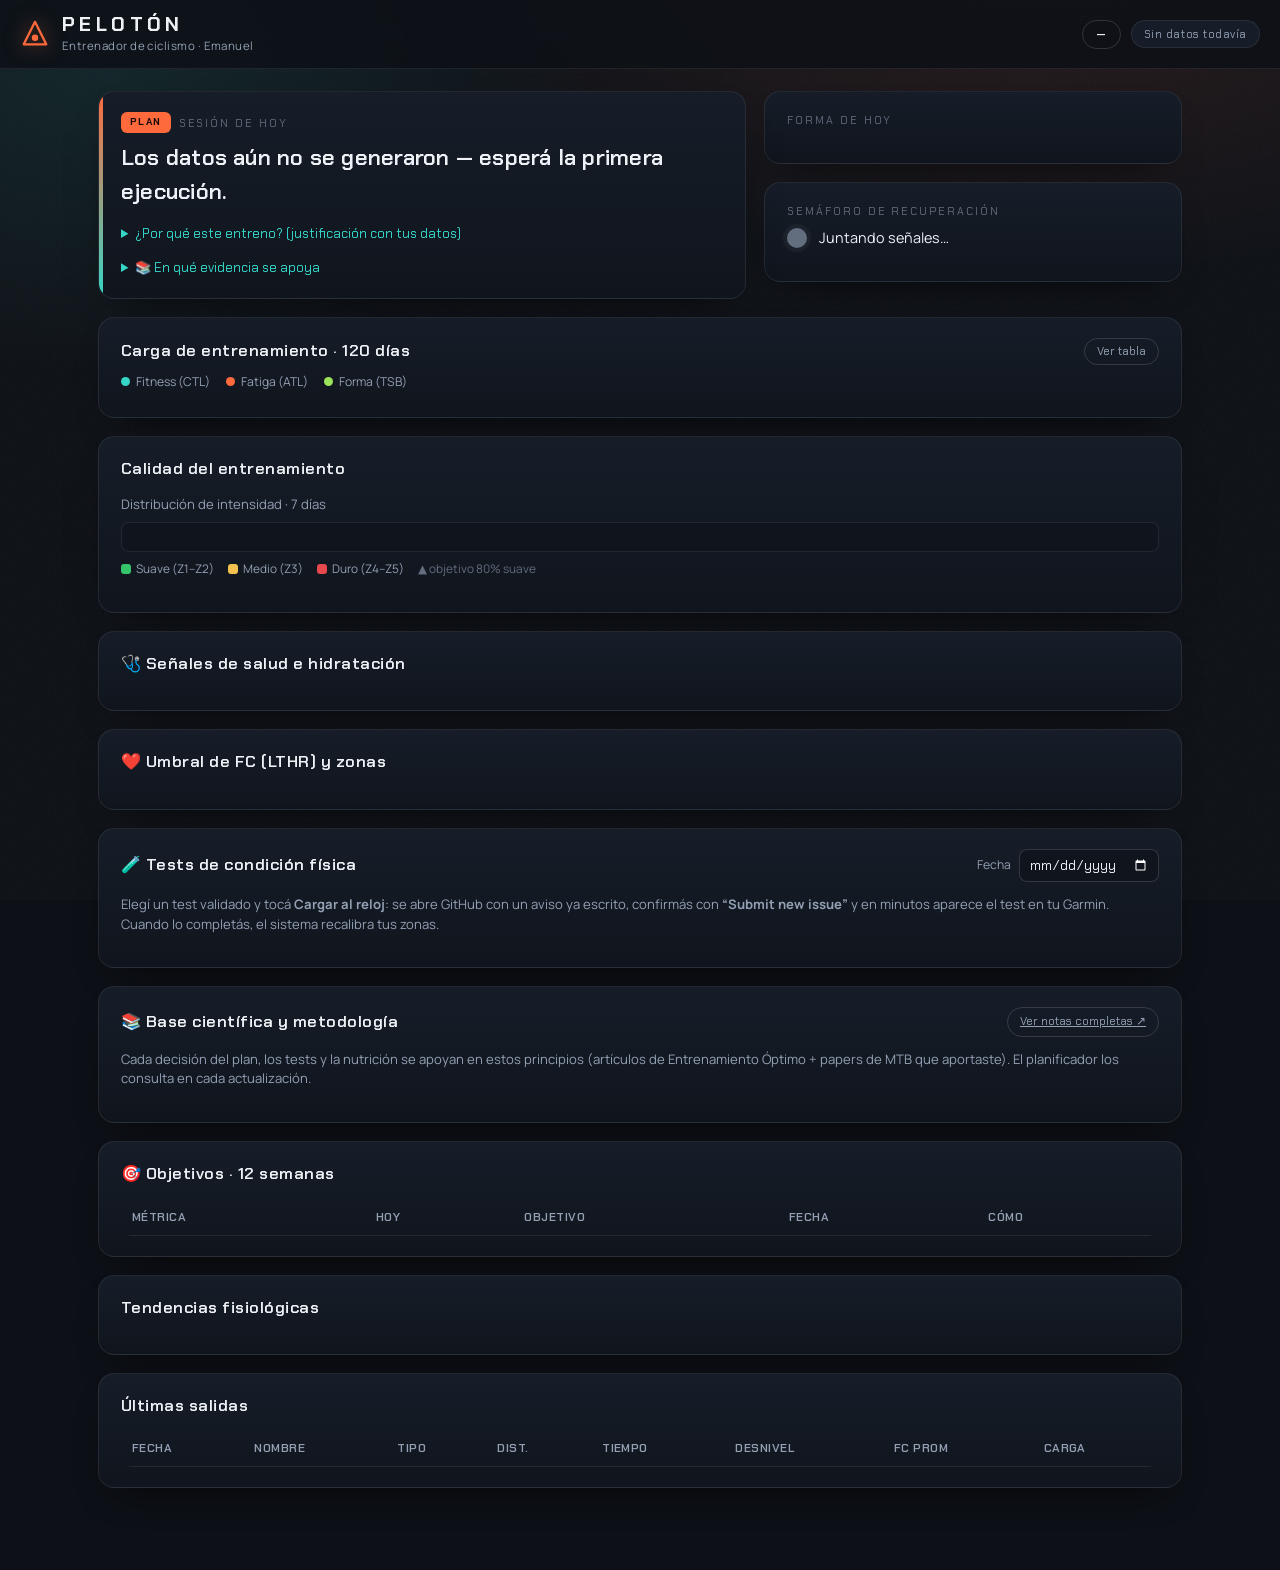
==== docs/index.html @ cf1a1be2 "Base de evidencia estructurada que alimenta la planificación y se ve en la app - scripts/evidencia.p" ====
<!DOCTYPE html>
<html lang="es">
<head>
  <meta charset="UTF-8">
  <meta name="viewport" content="width=device-width, initial-scale=1.0">
  <meta name="theme-color" content="#0d1016">
  <title>Pelotón · Entrenador de Ciclismo</title>
  <link rel="preconnect" href="https://fonts.googleapis.com">
  <link rel="preconnect" href="https://fonts.gstatic.com" crossorigin>
  <link href="https://fonts.googleapis.com/css2?family=Chakra+Petch:wght@500;600;700&family=Manrope:wght@400;500;600;700&display=swap" rel="stylesheet">
  <link rel="stylesheet" href="style.css?v=11">
</head>
<body>
  <div class="grain" aria-hidden="true"></div>

  <header class="topbar">
    <div class="brand">
      <span class="logo" aria-hidden="true">
        <svg viewBox="0 0 32 32" width="30" height="30"><path d="M16 3 L28 27 H4 Z" fill="none" stroke="currentColor" stroke-width="2.4" stroke-linejoin="round"/><circle cx="16" cy="20" r="3.4" fill="currentColor"/></svg>
      </span>
      <div>
        <h1>PELOTÓN</h1>
        <p class="tagline">Entrenador de ciclismo · Emanuel</p>
      </div>
    </div>
    <div class="top-right">
      <span id="form-pill" class="pill">—</span>
      <span id="updated" class="badge">cargando…</span>
    </div>
  </header>

  <main>
    <!-- ===================== HERO ===================== -->
    <section class="hero reveal">
      <article class="card plan-card" id="plan-card">
        <div class="card-eyebrow"><span id="plan-kind-tag" class="kind-tag">plan</span> Sesión de hoy</div>
        <h2 id="plan-title">Plan de hoy</h2>
        <div id="plan-steps"></div>
        <div id="plan-extra"></div>
        <details>
          <summary>¿Por qué este entreno? (justificación con tus datos)</summary>
          <ul id="plan-why"></ul>
        </details>
        <details id="plan-evidence-wrap">
          <summary>📚 En qué evidencia se apoya</summary>
          <div id="plan-evidence"></div>
        </details>
      </article>

      <aside class="hero-side">
        <div class="card gauge-card">
          <div class="card-eyebrow">Forma de hoy</div>
          <div id="form-gauge"></div>
          <p class="gauge-note" id="form-note"></p>
        </div>
        <div class="card semaphore-card" id="ot-card">
          <div class="card-eyebrow">Semáforo de recuperación</div>
          <div class="semaphore-head">
            <span class="sem-light" id="ot-light"></span>
            <p id="ot-summary">Juntando señales…</p>
          </div>
          <div id="ot-items" class="ot-items"></div>
        </div>
      </aside>
    </section>

    <!-- ===================== KPI STRIP ===================== -->
    <section class="metric-strip reveal" id="load-tiles"></section>

    <!-- ===================== LOAD CHART ===================== -->
    <section class="card reveal">
      <div class="card-head">
        <h2>Carga de entrenamiento · 120 días</h2>
        <button type="button" id="toggle-load-table" class="linklike">Ver tabla</button>
      </div>
      <div id="alerts"></div>
      <div class="legend">
        <span class="legend-item"><span class="dot dot-ctl"></span>Fitness (CTL)</span>
        <span class="legend-item"><span class="dot dot-atl"></span>Fatiga (ATL)</span>
        <span class="legend-item"><span class="dot dot-tsb"></span>Forma (TSB)</span>
      </div>
      <div id="load-chart"></div>
      <div class="table-wrap hidden" id="load-table-wrap">
        <table>
          <thead><tr><th>Fecha</th><th>Carga día</th><th>CTL</th><th>ATL</th><th>TSB</th></tr></thead>
          <tbody id="load-table-body"></tbody>
        </table>
      </div>
    </section>

    <!-- ===================== CALIDAD ===================== -->
    <section class="card reveal">
      <h2>Calidad del entrenamiento</h2>
      <div class="polar-block">
        <div class="polar-caption">
          <span>Distribución de intensidad · 7 días</span>
          <span id="polar-verdict" class="polar-verdict"></span>
        </div>
        <div id="polar-bar" class="polar-bar"></div>
        <div class="polar-legend">
          <span><span class="sw sw-low"></span>Suave (Z1–Z2)</span>
          <span><span class="sw sw-mid"></span>Medio (Z3)</span>
          <span><span class="sw sw-high"></span>Duro (Z4–Z5)</span>
          <span class="polar-target">▲ objetivo 80% suave</span>
        </div>
      </div>
      <div id="quality-body"></div>
    </section>

    <!-- ===================== SALUD ===================== -->
    <section class="card reveal">
      <h2>🩺 Señales de salud e hidratación</h2>
      <div id="health-flags"></div>
      <ul id="health-suggestions" class="hint-list"></ul>
    </section>

    <!-- ===================== LTHR ===================== -->
    <section class="card reveal">
      <h2>❤️ Umbral de FC (LTHR) y zonas</h2>
      <div id="lthr-body"></div>
    </section>

    <!-- ===================== TESTS ===================== -->
    <section class="card reveal" id="tests-card">
      <div class="card-head">
        <h2>🧪 Tests de condición física</h2>
        <label class="date-pick">Fecha
          <input type="date" id="test-date">
        </label>
      </div>
      <p class="hint">Elegí un test validado y tocá <b>Cargar al reloj</b>: se abre GitHub con un aviso ya escrito, confirmás con <b>“Submit new issue”</b> y en minutos aparece el test en tu Garmin. Cuando lo completás, el sistema recalibra tus zonas.</p>
      <div id="tests-grid" class="tests-grid"></div>
    </section>

    <!-- ===================== BASE CIENTÍFICA ===================== -->
    <section class="card reveal" id="evidence-card">
      <div class="card-head">
        <h2>📚 Base científica y metodología</h2>
        <a class="linklike" target="_blank" rel="noopener"
           href="https://github.com/emanuellezcanolic-oss/Garmin-Ciclismo-EMa/blob/claude/garmin-cycling-coach-5sfipu/NOTAS_METODOLOGIA.md">
          Ver notas completas ↗</a>
      </div>
      <p class="hint">Cada decisión del plan, los tests y la nutrición se apoyan en estos principios (artículos de Entrenamiento Óptimo + papers de MTB que aportaste). El planificador los consulta en cada actualización.</p>
      <div id="evidence-body"></div>
    </section>

    <!-- ===================== OBJETIVOS ===================== -->
    <section class="card reveal">
      <h2>🎯 Objetivos · 12 semanas</h2>
      <div class="table-wrap">
        <table>
          <thead><tr><th>Métrica</th><th>Hoy</th><th>Objetivo</th><th>Fecha</th><th>Cómo</th></tr></thead>
          <tbody id="goals-body"></tbody>
        </table>
      </div>
    </section>

    <!-- ===================== TENDENCIAS ===================== -->
    <section class="card reveal">
      <h2>Tendencias fisiológicas</h2>
      <div class="tiles" id="trend-tiles"></div>
    </section>

    <!-- ===================== SALIDAS ===================== -->
    <section class="card reveal">
      <h2>Últimas salidas</h2>
      <div class="table-wrap">
        <table>
          <thead><tr>
            <th>Fecha</th><th>Nombre</th><th>Tipo</th><th>Dist.</th><th>Tiempo</th>
            <th>Desnivel</th><th>FC prom</th><th>Carga</th>
          </tr></thead>
          <tbody id="rides-body"></tbody>
        </table>
      </div>
    </section>

    <p class="footer-note" id="footer-note"></p>
  </main>

  <script src="app.js?v=11"></script>
</body>
</html>
---- docs/style.css ----
/* ============================================================
   PELOTÓN — entrenador de ciclismo
   Estética: laboratorio de rendimiento / telemetría de equipo pro.
   Tema oscuro, tipografía técnica (Chakra Petch) + cuerpo legible (Manrope).
   ============================================================ */

:root {
  --bg:        #0d1016;
  --bg-2:      #10151d;
  --panel:     #161d28;
  --panel-2:   #1b2431;
  --line:      rgba(255,255,255,0.08);
  --line-2:    rgba(255,255,255,0.14);
  --text:      #eef1f6;
  --muted:     #93a0b4;
  --faint:     #626d7e;

  --accent:    #ff6a3d;   /* naranja esfuerzo */
  --accent-2:  #35d6c8;   /* cian datos       */
  --violet:    #b79bff;

  --ctl:       #35d6c8;   /* fitness */
  --atl:       #ff6a3d;   /* fatiga  */
  --tsb:       #9be35a;   /* forma   */

  --z1: #4a90d9; --z2: #35c46a; --z3: #f2c14e; --z4: #ef8b3b; --z5: #e5484d;

  --green: #37d67a; --amber: #f5b942; --red: #f0544f;

  --grid: rgba(255,255,255,0.06);
  --axis: rgba(255,255,255,0.18);

  --radius: 16px;
  --shadow: 0 18px 40px -24px rgba(0,0,0,0.9);
  --mono: "Chakra Petch", ui-monospace, monospace;
  --body: "Manrope", system-ui, -apple-system, sans-serif;
}

* { box-sizing: border-box; }

html { -webkit-text-size-adjust: 100%; }

body {
  font-family: var(--body);
  margin: 0;
  color: var(--text);
  background:
    radial-gradient(1100px 620px at 82% -6%, rgba(255,106,61,0.13), transparent 60%),
    radial-gradient(900px 560px at 8% 4%, rgba(53,214,200,0.10), transparent 55%),
    var(--bg);
  min-height: 100vh;
  line-height: 1.5;
}

/* textura de grano sutil sobre todo */
.grain {
  position: fixed; inset: 0; z-index: 0; pointer-events: none; opacity: 0.05;
  background-image: url("data:image/svg+xml,%3Csvg xmlns='http://www.w3.org/2000/svg' width='120' height='120'%3E%3Cfilter id='n'%3E%3CfeTurbulence type='fractalNoise' baseFrequency='0.85' numOctaves='2'/%3E%3C/filter%3E%3Crect width='100%25' height='100%25' filter='url(%23n)'/%3E%3C/svg%3E");
}

main { position: relative; z-index: 1; max-width: 1120px; margin: 0 auto; padding: 22px 18px 60px; }

/* ---------------- topbar ---------------- */
.topbar {
  position: sticky; top: 0; z-index: 20;
  display: flex; align-items: center; justify-content: space-between;
  padding: 14px 20px;
  background: rgba(13,16,22,0.82);
  backdrop-filter: blur(14px);
  border-bottom: 1px solid var(--line);
}
.brand { display: flex; align-items: center; gap: 12px; }
.logo { color: var(--accent); display: grid; place-items: center; filter: drop-shadow(0 0 10px rgba(255,106,61,0.5)); }
.brand h1 {
  font-family: var(--mono); font-weight: 700; font-size: 1.25rem; letter-spacing: 0.22em;
  margin: 0; line-height: 1;
}
.tagline { margin: 3px 0 0; font-size: 0.72rem; color: var(--muted); letter-spacing: 0.04em; }
.top-right { display: flex; align-items: center; gap: 10px; }

.badge {
  font-family: var(--mono); font-size: 0.68rem; letter-spacing: 0.05em;
  color: var(--muted); background: var(--panel); border: 1px solid var(--line);
  border-radius: 999px; padding: 5px 12px; white-space: nowrap;
}
.badge.ok { color: var(--accent-2); border-color: rgba(53,214,200,0.35); }

.pill {
  font-family: var(--mono); font-size: 0.72rem; font-weight: 600; letter-spacing: 0.06em;
  padding: 5px 13px; border-radius: 999px; text-transform: uppercase;
  border: 1px solid var(--line-2); color: var(--text);
}
.pill.good   { background: rgba(55,214,122,0.14);  color: var(--green); border-color: rgba(55,214,122,0.4); }
.pill.ok     { background: rgba(53,214,200,0.12);  color: var(--accent-2); border-color: rgba(53,214,200,0.4); }
.pill.tired  { background: rgba(245,185,66,0.14);  color: var(--amber); border-color: rgba(245,185,66,0.4); }
.pill.deep   { background: rgba(240,84,79,0.14);   color: var(--red);  border-color: rgba(240,84,79,0.4); }

/* ---------------- cards ---------------- */
.card {
  background: linear-gradient(180deg, var(--panel), var(--bg-2));
  border: 1px solid var(--line);
  border-radius: var(--radius);
  padding: 20px 22px;
  margin-bottom: 18px;
  box-shadow: var(--shadow);
}
.card h2 {
  font-family: var(--mono); font-weight: 600; font-size: 1.02rem; letter-spacing: 0.03em;
  margin: 0 0 14px;
}
.card-head { display: flex; align-items: center; justify-content: space-between; gap: 12px; flex-wrap: wrap; margin-bottom: 8px; }
.card-head h2 { margin: 0; }
.card-eyebrow {
  font-family: var(--mono); font-size: 0.68rem; letter-spacing: 0.18em; text-transform: uppercase;
  color: var(--faint); margin-bottom: 8px; display: flex; align-items: center; gap: 8px;
}

/* reveal al cargar */
.reveal { opacity: 0; transform: translateY(14px); animation: rise 0.6s cubic-bezier(.2,.7,.2,1) forwards; }
.reveal:nth-child(1) { animation-delay: 0.02s; }
.reveal:nth-child(2) { animation-delay: 0.08s; }
.reveal:nth-child(3) { animation-delay: 0.14s; }
.reveal:nth-child(4) { animation-delay: 0.2s; }
.reveal:nth-child(n+5) { animation-delay: 0.26s; }
@keyframes rise { to { opacity: 1; transform: none; } }
@media (prefers-reduced-motion: reduce) { .reveal { animation: none; opacity: 1; transform: none; } }

/* ---------------- hero ---------------- */
.hero { display: grid; grid-template-columns: 1.55fr 1fr; gap: 18px; }
.hero .card { margin-bottom: 0; }
.hero-side { display: flex; flex-direction: column; gap: 18px; }
@media (max-width: 860px) { .hero { grid-template-columns: 1fr; } }

.plan-card { position: relative; overflow: hidden; }
.plan-card::before {
  content: ""; position: absolute; left: 0; top: 0; bottom: 0; width: 4px;
  background: linear-gradient(var(--accent), var(--accent-2));
}
.plan-card h2 { font-size: 1.4rem; letter-spacing: 0.01em; margin-bottom: 16px; }
.kind-tag {
  font-family: var(--mono); font-size: 0.62rem; letter-spacing: 0.14em; text-transform: uppercase;
  background: var(--accent); color: #170a05; padding: 3px 9px; border-radius: 6px; font-weight: 700;
}

.step {
  margin: 10px 0; padding: 11px 14px; font-size: 0.95rem;
  background: rgba(255,255,255,0.025); border: 1px solid var(--line);
  border-left: 2px solid var(--accent-2); border-radius: 10px;
}
.step strong { color: #fff; }
.plan-card .step:hover { border-left-color: var(--accent); }

/* gauge de forma */
.gauge-card { text-align: center; }
#form-gauge { display: flex; justify-content: center; }
#form-gauge svg { width: 100%; max-width: 240px; height: auto; }
.gauge-val { font-family: var(--mono); font-weight: 700; }
.gauge-note { font-size: 0.82rem; color: var(--muted); margin: 6px 0 0; }

/* semáforo */
.semaphore-head { display: flex; align-items: center; gap: 12px; margin-bottom: 6px; }
.semaphore-head p { margin: 0; font-size: 0.9rem; color: var(--text); }
.sem-light {
  flex: none; width: 20px; height: 20px; border-radius: 50%;
  background: var(--faint); box-shadow: 0 0 0 4px rgba(255,255,255,0.04);
}
.sem-light.green { background: var(--green); box-shadow: 0 0 16px 2px rgba(55,214,122,0.6); }
.sem-light.amber { background: var(--amber); box-shadow: 0 0 16px 2px rgba(245,185,66,0.6); }
.sem-light.red   { background: var(--red);   box-shadow: 0 0 16px 2px rgba(240,84,79,0.6); animation: pulse 1.6s ease-in-out infinite; }
@keyframes pulse { 50% { box-shadow: 0 0 6px 1px rgba(240,84,79,0.35); } }

.ot-items { display: flex; flex-direction: column; gap: 6px; margin-top: 12px; }
.ot-item { display: flex; align-items: center; gap: 9px; font-size: 0.82rem; }
.ot-item .odot { flex: none; width: 9px; height: 9px; border-radius: 50%; }
.ot-item .odot.l0 { background: var(--green); }
.ot-item .odot.l1 { background: var(--amber); }
.ot-item .odot.l2 { background: var(--red); }
.ot-item .olabel { color: var(--muted); min-width: 96px; }
.ot-item .odetail { color: var(--text); opacity: 0.85; }

/* ---------------- KPI strip ---------------- */
.metric-strip {
  display: grid; grid-template-columns: repeat(4, 1fr); gap: 14px; margin-bottom: 18px;
}
@media (max-width: 700px) { .metric-strip { grid-template-columns: repeat(2, 1fr); } }
.kpi {
  background: linear-gradient(180deg, var(--panel-2), var(--bg-2));
  border: 1px solid var(--line); border-radius: 14px; padding: 14px 16px;
  position: relative; overflow: hidden;
  display: flex; flex-direction: column; gap: 2px;
}
.kpi::after { content: ""; position: absolute; right: -20px; top: -20px; width: 70px; height: 70px; border-radius: 50%; background: var(--accent); opacity: 0.06; }
.kpi .k-label { font-size: 0.72rem; color: var(--muted); letter-spacing: 0.02em; }
.kpi .k-value { font-family: var(--mono); font-weight: 700; font-size: 1.9rem; line-height: 1.1; margin-top: 4px; }
.kpi .k-sub { font-size: 0.68rem; color: var(--faint); margin-top: 3px; }

/* tiles (tendencias / lthr) */
.tiles { display: grid; grid-template-columns: repeat(auto-fill, minmax(150px, 1fr)); gap: 12px; }
.tile {
  background: rgba(255,255,255,0.02); border: 1px solid var(--line); border-radius: 12px;
  padding: 12px 14px; display: flex; flex-direction: column; gap: 3px;
}
.tile-label { font-size: 0.72rem; color: var(--muted); }
.tile-value { font-family: var(--mono); font-size: 1.5rem; font-weight: 650; color: #fff; }
.tile-sub { font-size: 0.68rem; color: var(--faint); }

/* ---------------- alerts ---------------- */
.alert {
  display: flex; gap: 9px; align-items: flex-start; border-radius: 10px;
  padding: 10px 13px; margin: 8px 0; font-size: 0.86rem;
  border: 1px solid var(--line); background: rgba(255,255,255,0.02);
}
.alert-icon { flex: none; }
.alert-info     { border-left: 3px solid var(--accent-2); }
.alert-warning  { border-left: 3px solid var(--amber); background: rgba(245,185,66,0.06); }
.alert-serious  { border-left: 3px solid var(--accent); background: rgba(255,106,61,0.07); }
.alert-critical { border-left: 3px solid var(--red); background: rgba(240,84,79,0.09); }
.alert-ok       { border-left: 3px solid var(--green); background: rgba(55,214,122,0.06); }

/* ---------------- polarización ---------------- */
.polar-block { margin-bottom: 14px; }
.polar-caption { display: flex; justify-content: space-between; align-items: baseline; flex-wrap: wrap; gap: 8px; font-size: 0.82rem; color: var(--muted); margin-bottom: 7px; }
.polar-verdict { font-family: var(--mono); font-size: 0.78rem; }
.polar-verdict.good { color: var(--green); }
.polar-verdict.bad { color: var(--amber); }
.polar-bar {
  position: relative; display: flex; height: 30px; border-radius: 8px; overflow: hidden;
  border: 1px solid var(--line); background: var(--bg-2);
}
.polar-seg { display: flex; align-items: center; justify-content: center; font-family: var(--mono); font-size: 0.74rem; font-weight: 600; color: #0d1016; transition: width 0.7s cubic-bezier(.2,.7,.2,1); min-width: 0; overflow: hidden; }
.polar-seg.low  { background: var(--z2); }
.polar-seg.mid  { background: var(--z3); }
.polar-seg.high { background: var(--z5); color: #fff; }
.polar-target-line { position: absolute; top: -3px; bottom: -3px; left: 80%; width: 2px; background: #fff; box-shadow: 0 0 6px rgba(255,255,255,0.6); }
.polar-legend { display: flex; flex-wrap: wrap; gap: 14px; font-size: 0.74rem; color: var(--muted); margin-top: 8px; }
.polar-legend .sw { display: inline-block; width: 10px; height: 10px; border-radius: 3px; margin-right: 5px; vertical-align: -1px; }
.sw-low { background: var(--z2); } .sw-mid { background: var(--z3); } .sw-high { background: var(--z5); }
.polar-target { color: var(--faint); }

/* ---------------- zonas LTHR ---------------- */
.zone-rows { display: flex; flex-direction: column; gap: 7px; margin-top: 12px; }
.zone-row { display: grid; grid-template-columns: 130px 1fr auto; align-items: center; gap: 12px; font-size: 0.84rem; }
.zone-row .zname { color: var(--muted); }
.zone-row .zbar { height: 12px; border-radius: 6px; }
.zone-row .zval { font-family: var(--mono); color: var(--text); }
.zbar.z1 { background: var(--z1); } .zbar.z2 { background: var(--z2); } .zbar.z3 { background: var(--z3); }
.zbar.z4 { background: var(--z4); } .zbar.z5 { background: var(--z5); }

/* ---------------- tests grid ---------------- */
.tests-grid { display: grid; grid-template-columns: repeat(auto-fill, minmax(240px, 1fr)); gap: 12px; margin-top: 12px; }
.test-tile {
  display: flex; flex-direction: column; gap: 7px; padding: 14px 15px;
  background: rgba(255,255,255,0.02); border: 1px solid var(--line); border-radius: 14px;
  text-decoration: none; color: inherit; transition: transform 0.15s, border-color 0.15s, background 0.15s;
}
.test-tile:hover { transform: translateY(-3px); border-color: var(--accent); background: rgba(255,106,61,0.05); }
.test-tile .t-name { font-family: var(--mono); font-weight: 600; font-size: 0.94rem; }
.test-tile .t-desc { font-size: 0.8rem; color: var(--muted); flex: 1; }
.test-tile .t-cta { font-family: var(--mono); font-size: 0.76rem; color: var(--accent); letter-spacing: 0.04em; }
.date-pick { font-size: 0.76rem; color: var(--muted); display: flex; align-items: center; gap: 8px; }
.date-pick input {
  font-family: var(--mono); background: var(--bg-2); color: var(--text);
  border: 1px solid var(--line-2); border-radius: 8px; padding: 6px 9px; color-scheme: dark;
}

/* ---------------- tablas ---------------- */
.table-wrap { overflow-x: auto; border-radius: 10px; }
table { border-collapse: collapse; width: 100%; font-size: 0.83rem; }
th, td { text-align: left; padding: 8px 11px; border-bottom: 1px solid var(--line); white-space: nowrap; }
th { font-family: var(--mono); color: var(--muted); font-weight: 600; font-size: 0.74rem; letter-spacing: 0.04em; text-transform: uppercase; }
td { color: var(--text); }
tbody tr:hover { background: rgba(255,255,255,0.03); }
tbody td:first-child { font-family: var(--mono); color: var(--muted); }

/* ---------------- gráfico ---------------- */
.legend { display: flex; gap: 16px; flex-wrap: wrap; font-size: 0.76rem; color: var(--muted); margin: 6px 0 4px; }
.legend-item { display: inline-flex; align-items: center; gap: 6px; }
.dot { width: 9px; height: 9px; border-radius: 50%; display: inline-block; }
.dot-ctl { background: var(--ctl); } .dot-atl { background: var(--atl); } .dot-tsb { background: var(--tsb); }

#load-chart { position: relative; margin-top: 6px; }
#load-chart svg { display: block; width: 100%; height: auto; }
.chart-tooltip {
  position: absolute; pointer-events: none; background: #0b0e14; border: 1px solid var(--line-2);
  border-radius: 9px; box-shadow: 0 10px 30px rgba(0,0,0,0.6); padding: 8px 11px; font-size: 0.75rem;
  color: var(--text); white-space: nowrap; display: none; z-index: 5;
}
.chart-tooltip strong { font-family: var(--mono); }
.chart-tooltip .tt-row { display: flex; align-items: center; gap: 7px; margin-top: 3px; }
.chart-tooltip .tt-val { margin-left: auto; font-family: var(--mono); padding-left: 12px; }

/* ---------------- varios ---------------- */
.hint { color: var(--muted); font-size: 0.82rem; }
.hint-list { color: var(--muted); font-size: 0.84rem; padding-left: 18px; margin: 10px 0 0; }
.hint-list li { margin: 5px 0; }
.hidden { display: none !important; }
.linklike { background: none; border: 1px solid var(--line-2); color: var(--muted); font-family: var(--mono); font-size: 0.72rem; cursor: pointer; padding: 5px 12px; border-radius: 999px; }
.linklike:hover { color: var(--text); border-color: var(--accent); }

details { margin-top: 14px; font-size: 0.88rem; }
details summary { cursor: pointer; color: var(--accent-2); font-family: var(--mono); font-size: 0.82rem; }
details summary:hover { color: var(--accent); }
details ul { margin: 10px 0 0; padding-left: 20px; color: var(--muted); }
details li { margin: 5px 0; }

/* ---------------- base científica ---------------- */
.ev-group { margin-top: 16px; }
.ev-cat {
  font-family: var(--mono); font-size: 0.7rem; letter-spacing: 0.16em; text-transform: uppercase;
  color: var(--accent-2); margin-bottom: 8px; padding-bottom: 5px; border-bottom: 1px solid var(--line);
}
.ev-item {
  padding: 10px 13px; margin: 8px 0; border-radius: 10px;
  background: rgba(255,255,255,0.02); border: 1px solid var(--line); border-left: 2px solid var(--accent);
}
.ev-title { font-family: var(--mono); font-weight: 600; font-size: 0.9rem; color: #fff; }
.ev-src { font-size: 0.72rem; color: var(--accent-2); margin-left: 8px; }
.ev-text { font-size: 0.84rem; color: var(--muted); margin: 5px 0 0; }
#plan-evidence .ev-item { border-left-color: var(--accent-2); }

.footer-note { color: var(--faint); font-size: 0.76rem; text-align: center; margin-top: 22px; }
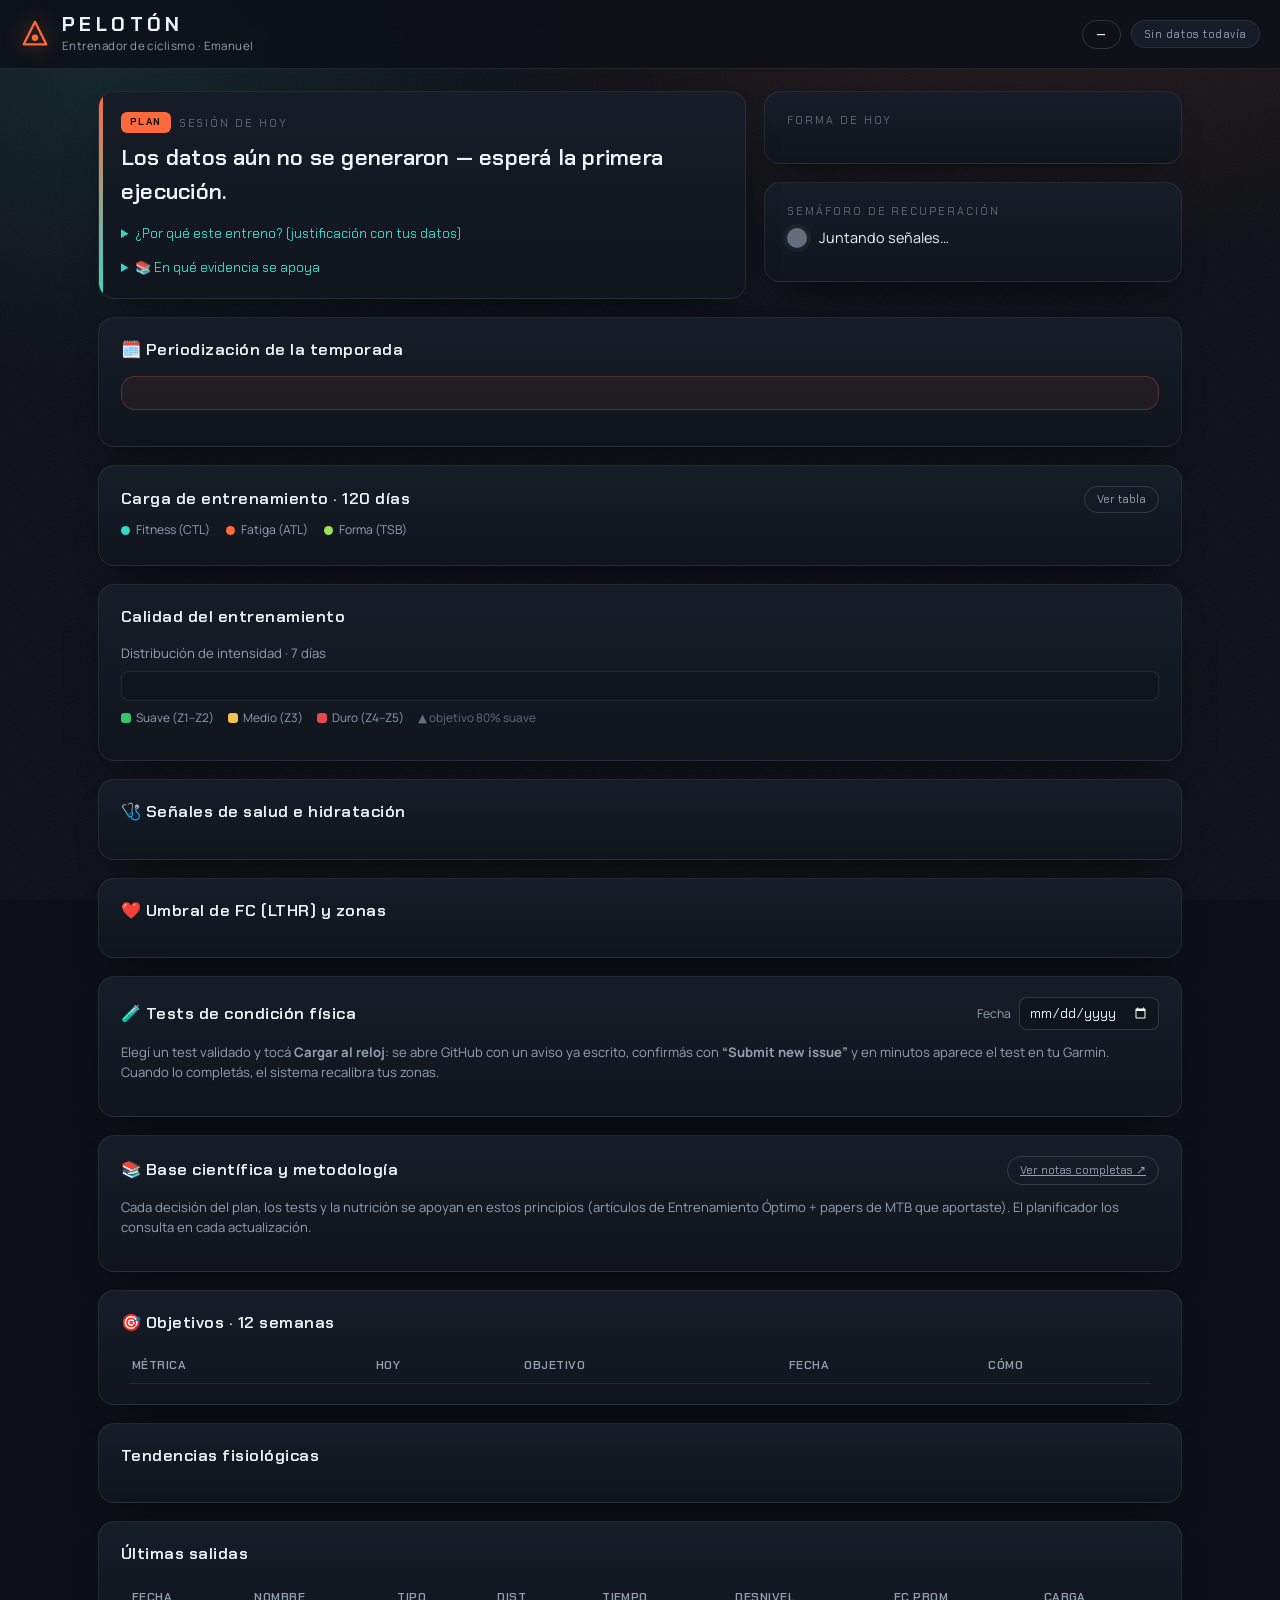
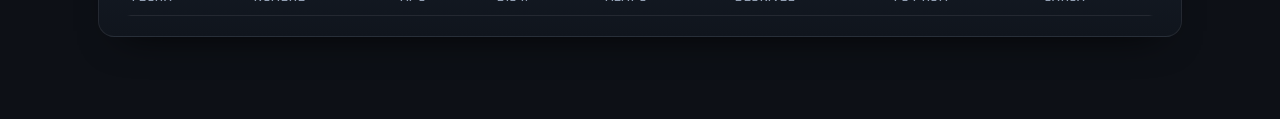
==== commit 84f4898f: "Macro-periodización anclada al estado real del atleta - scripts/periodizacion.py: macrociclo de 12 s" ====
--- a/docs/index.html
+++ b/docs/index.html
@@ -8,7 +8,7 @@
   <link rel="preconnect" href="https://fonts.googleapis.com">
   <link rel="preconnect" href="https://fonts.gstatic.com" crossorigin>
   <link href="https://fonts.googleapis.com/css2?family=Chakra+Petch:wght@500;600;700&family=Manrope:wght@400;500;600;700&display=swap" rel="stylesheet">
-  <link rel="stylesheet" href="style.css?v=11">
+  <link rel="stylesheet" href="style.css?v=12">
 </head>
 <body>
   <div class="grain" aria-hidden="true"></div>
@@ -66,6 +66,13 @@
 
     <!-- ===================== KPI STRIP ===================== -->
     <section class="metric-strip reveal" id="load-tiles"></section>
+
+    <!-- ===================== PERIODIZACIÓN ===================== -->
+    <section class="card reveal" id="periodizacion-card">
+      <h2>🗓️ Periodización de la temporada</h2>
+      <div id="fase-actual" class="fase-actual"></div>
+      <div id="season-map" class="season-map"></div>
+    </section>
 
     <!-- ===================== LOAD CHART ===================== -->
     <section class="card reveal">
@@ -178,6 +185,6 @@
     <p class="footer-note" id="footer-note"></p>
   </main>
 
-  <script src="app.js?v=11"></script>
+  <script src="app.js?v=12"></script>
 </body>
 </html>
--- a/docs/style.css
+++ b/docs/style.css
@@ -303,6 +303,39 @@
 details ul { margin: 10px 0 0; padding-left: 20px; color: var(--muted); }
 details li { margin: 5px 0; }
 
+/* ---------------- periodización ---------------- */
+.fase-actual {
+  background: rgba(255,106,61,0.06); border: 1px solid rgba(255,106,61,0.25);
+  border-radius: 14px; padding: 16px 18px; margin-bottom: 16px;
+}
+.fase-top { display: flex; align-items: center; justify-content: space-between; gap: 12px; flex-wrap: wrap; }
+.fase-name { font-family: var(--mono); font-weight: 700; font-size: 1.3rem; color: #fff; }
+.fase-week { font-family: var(--mono); font-size: 0.82rem; color: var(--accent); margin-left: 10px; }
+.fase-badge {
+  font-family: var(--mono); font-size: 0.66rem; letter-spacing: 0.08em; text-transform: uppercase;
+  padding: 4px 11px; border-radius: 999px; background: rgba(53,214,200,0.14); color: var(--accent-2);
+  border: 1px solid rgba(53,214,200,0.35);
+}
+.fase-badge.deload { background: rgba(245,185,66,0.14); color: var(--amber); border-color: rgba(245,185,66,0.4); }
+.fase-foco { font-size: 0.9rem; color: var(--text); opacity: 0.9; margin: 12px 0 14px; }
+.fase-targets { display: grid; grid-template-columns: repeat(4, 1fr); gap: 10px; }
+@media (max-width: 560px) { .fase-targets { grid-template-columns: repeat(2, 1fr); } }
+.ft { display: flex; flex-direction: column; gap: 2px; padding: 8px 10px; background: rgba(255,255,255,0.03); border-radius: 10px; }
+.ft-val { font-family: var(--mono); font-weight: 700; font-size: 1.25rem; color: #fff; }
+.ft-lbl { font-size: 0.68rem; color: var(--muted); }
+
+.season-map { display: grid; grid-template-columns: repeat(4, 1fr); gap: 8px; }
+@media (max-width: 640px) { .season-map { grid-template-columns: repeat(2, 1fr); } }
+.seg {
+  display: flex; flex-direction: column; gap: 3px; padding: 12px 13px; border-radius: 12px;
+  background: rgba(255,255,255,0.02); border: 1px solid var(--line); position: relative;
+}
+.seg.active { border-color: var(--accent); background: rgba(255,106,61,0.08); box-shadow: 0 0 0 1px var(--accent) inset; }
+.seg.active::before { content: "▶ ahora"; position: absolute; top: -9px; right: 10px; font-family: var(--mono); font-size: 0.6rem; letter-spacing: 0.08em; color: #170a05; background: var(--accent); padding: 2px 7px; border-radius: 999px; }
+.seg-name { font-family: var(--mono); font-weight: 600; font-size: 0.94rem; color: #fff; }
+.seg-weeks { font-family: var(--mono); font-size: 0.7rem; color: var(--accent-2); }
+.seg-foco { font-size: 0.76rem; color: var(--muted); }
+
 /* ---------------- base científica ---------------- */
 .ev-group { margin-top: 16px; }
 .ev-cat {
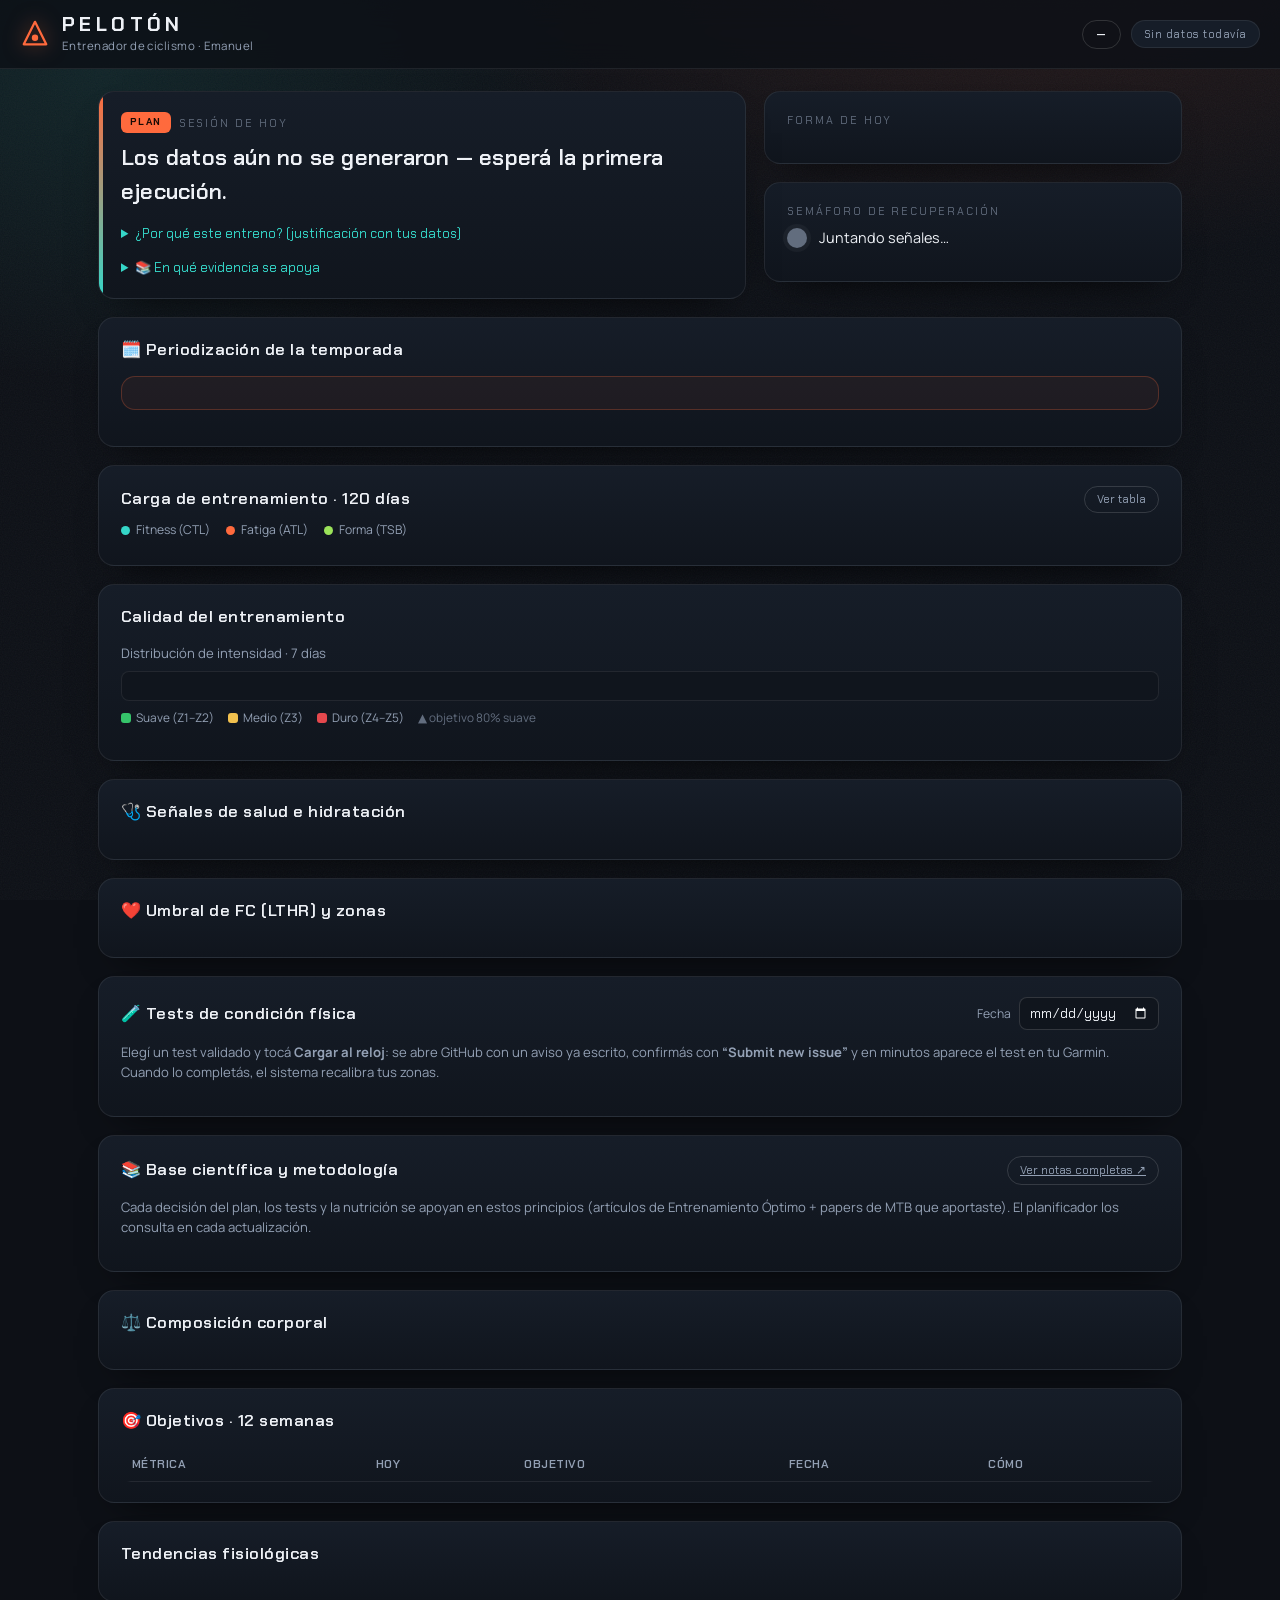
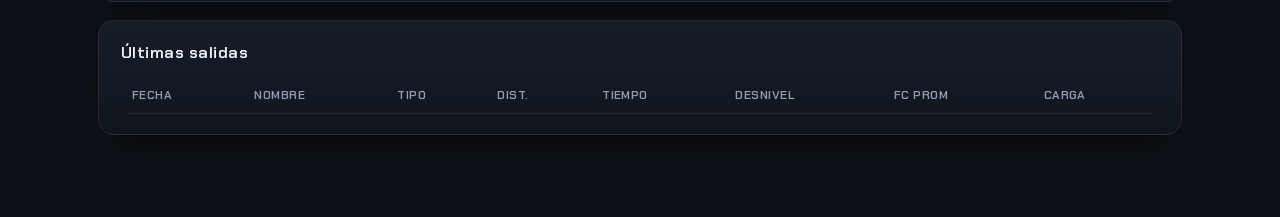
==== commit 4025970f: "Enfoque en composición corporal (grasa/músculo) basado en evidencia - build_dashboard.py: lee bodyFa" ====
--- a/docs/index.html
+++ b/docs/index.html
@@ -8,7 +8,7 @@
   <link rel="preconnect" href="https://fonts.googleapis.com">
   <link rel="preconnect" href="https://fonts.gstatic.com" crossorigin>
   <link href="https://fonts.googleapis.com/css2?family=Chakra+Petch:wght@500;600;700&family=Manrope:wght@400;500;600;700&display=swap" rel="stylesheet">
-  <link rel="stylesheet" href="style.css?v=12">
+  <link rel="stylesheet" href="style.css?v=13">
 </head>
 <body>
   <div class="grain" aria-hidden="true"></div>
@@ -151,6 +151,12 @@
       <div id="evidence-body"></div>
     </section>
 
+    <!-- ===================== COMPOSICIÓN ===================== -->
+    <section class="card reveal" id="composicion-card">
+      <h2>⚖️ Composición corporal</h2>
+      <div id="composicion-body"></div>
+    </section>
+
     <!-- ===================== OBJETIVOS ===================== -->
     <section class="card reveal">
       <h2>🎯 Objetivos · 12 semanas</h2>
@@ -185,6 +191,6 @@
     <p class="footer-note" id="footer-note"></p>
   </main>
 
-  <script src="app.js?v=12"></script>
+  <script src="app.js?v=13"></script>
 </body>
 </html>
--- a/docs/style.css
+++ b/docs/style.css
@@ -303,6 +303,20 @@
 details ul { margin: 10px 0 0; padding-left: 20px; color: var(--muted); }
 details li { margin: 5px 0; }
 
+/* ---------------- composición corporal ---------------- */
+.comp-grid { display: grid; grid-template-columns: repeat(3, 1fr); gap: 12px; }
+@media (max-width: 600px) { .comp-grid { grid-template-columns: 1fr; } }
+.comp-kpi {
+  display: flex; flex-direction: column; gap: 4px; padding: 14px 16px; border-radius: 14px;
+  background: linear-gradient(180deg, var(--panel-2), var(--bg-2)); border: 1px solid var(--line);
+}
+.ck-label { font-size: 0.74rem; color: var(--muted); }
+.ck-value { font-family: var(--mono); font-weight: 700; font-size: 1.8rem; color: #fff; }
+.ck-value small { font-size: 0.8rem; color: var(--muted); font-weight: 500; }
+.c-delta { font-family: var(--mono); font-size: 0.74rem; color: var(--faint); }
+.c-delta.good { color: var(--green); }
+.c-delta.bad { color: var(--amber); }
+
 /* ---------------- periodización ---------------- */
 .fase-actual {
   background: rgba(255,106,61,0.06); border: 1px solid rgba(255,106,61,0.25);
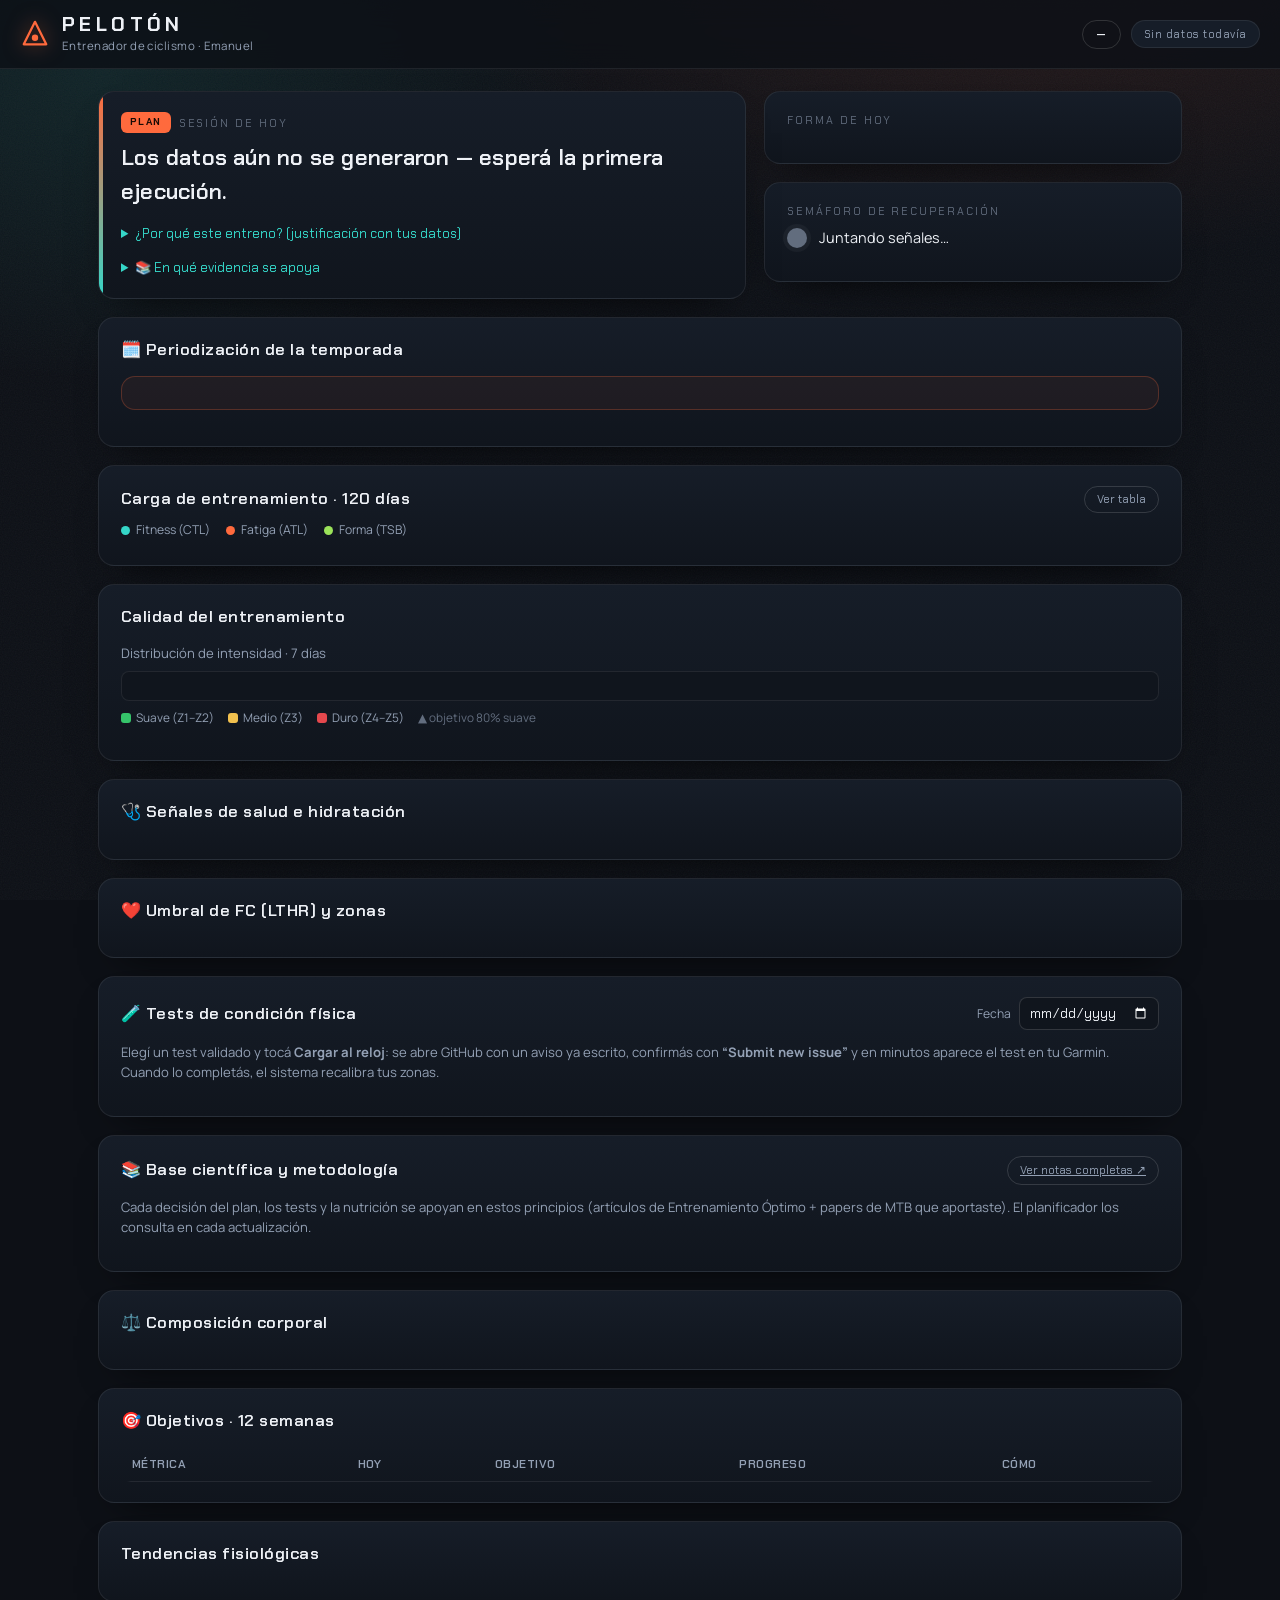
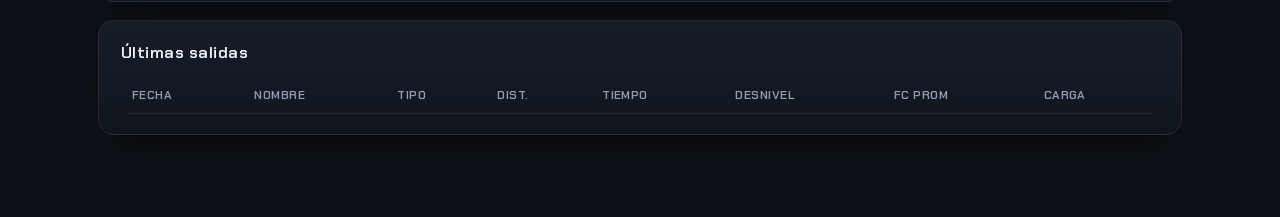
==== commit cc23ecac: "Dashboard por salida (desplegable) + progreso hacia objetivos - build_dashboard.py: cada salida trae" ====
--- a/docs/index.html
+++ b/docs/index.html
@@ -8,7 +8,7 @@
   <link rel="preconnect" href="https://fonts.googleapis.com">
   <link rel="preconnect" href="https://fonts.gstatic.com" crossorigin>
   <link href="https://fonts.googleapis.com/css2?family=Chakra+Petch:wght@500;600;700&family=Manrope:wght@400;500;600;700&display=swap" rel="stylesheet">
-  <link rel="stylesheet" href="style.css?v=13">
+  <link rel="stylesheet" href="style.css?v=15">
 </head>
 <body>
   <div class="grain" aria-hidden="true"></div>
@@ -162,7 +162,7 @@
       <h2>🎯 Objetivos · 12 semanas</h2>
       <div class="table-wrap">
         <table>
-          <thead><tr><th>Métrica</th><th>Hoy</th><th>Objetivo</th><th>Fecha</th><th>Cómo</th></tr></thead>
+          <thead><tr><th>Métrica</th><th>Hoy</th><th>Objetivo</th><th>Progreso</th><th>Cómo</th></tr></thead>
           <tbody id="goals-body"></tbody>
         </table>
       </div>
@@ -191,6 +191,6 @@
     <p class="footer-note" id="footer-note"></p>
   </main>
 
-  <script src="app.js?v=13"></script>
+  <script src="app.js?v=15"></script>
 </body>
 </html>
--- a/docs/style.css
+++ b/docs/style.css
@@ -305,7 +305,10 @@
 
 /* ---------------- composición corporal ---------------- */
 .comp-grid { display: grid; grid-template-columns: repeat(3, 1fr); gap: 12px; }
-@media (max-width: 600px) { .comp-grid { grid-template-columns: 1fr; } }
+.comp-grid-4 { grid-template-columns: repeat(4, 1fr); }
+@media (max-width: 720px) { .comp-grid, .comp-grid-4 { grid-template-columns: repeat(2, 1fr); } }
+@media (max-width: 420px) { .comp-grid, .comp-grid-4 { grid-template-columns: 1fr; } }
+.comp-add { margin-top: 14px; }
 .comp-kpi {
   display: flex; flex-direction: column; gap: 4px; padding: 14px 16px; border-radius: 14px;
   background: linear-gradient(180deg, var(--panel-2), var(--bg-2)); border: 1px solid var(--line);
@@ -316,6 +319,34 @@
 .c-delta { font-family: var(--mono); font-size: 0.74rem; color: var(--faint); }
 .c-delta.good { color: var(--green); }
 .c-delta.bad { color: var(--amber); }
+
+/* ---------------- progreso de objetivos ---------------- */
+.goal-prog { display: flex; align-items: center; gap: 8px; min-width: 130px; }
+.gp-bar { flex: 1; height: 8px; border-radius: 999px; background: var(--bg-2); border: 1px solid var(--line); overflow: hidden; }
+.gp-bar span { display: block; height: 100%; background: linear-gradient(90deg, var(--accent-2), var(--green)); }
+.gp-bar span.keep { background: var(--accent-2); }
+.gp-txt { font-family: var(--mono); font-size: 0.72rem; color: var(--muted); white-space: nowrap; }
+
+/* ---------------- dashboard por salida ---------------- */
+.ride-row { cursor: pointer; }
+.ride-caret { color: var(--faint); font-size: 0.7rem; transition: transform 0.15s; display: inline-block; }
+.ride-row.open { background: rgba(255,106,61,0.06); }
+.ride-row.open .ride-caret { transform: rotate(90deg); color: var(--accent); }
+.ride-detail > td { background: var(--bg-2); padding: 0; }
+.ride-panel { padding: 16px 14px; border-left: 2px solid var(--accent); }
+.ride-metrics { display: grid; grid-template-columns: repeat(auto-fill, minmax(140px, 1fr)); gap: 10px; }
+.rm-tile { display: flex; flex-direction: column; gap: 2px; padding: 9px 11px; background: rgba(255,255,255,0.02); border: 1px solid var(--line); border-radius: 10px; }
+.rm-label { font-size: 0.68rem; color: var(--muted); white-space: normal; }
+.rm-value { font-family: var(--mono); font-weight: 700; font-size: 1.05rem; color: #fff; white-space: normal; }
+.rm-sub { font-size: 0.64rem; color: var(--faint); white-space: normal; }
+.rd-block { margin-top: 14px; }
+.rd-title { font-family: var(--mono); font-size: 0.72rem; letter-spacing: 0.08em; text-transform: uppercase; color: var(--faint); margin-bottom: 7px; }
+.zone-bar { display: flex; height: 26px; border-radius: 8px; overflow: hidden; border: 1px solid var(--line); background: var(--bg-2); }
+.zseg { display: flex; align-items: center; justify-content: center; font-family: var(--mono); font-size: 0.7rem; font-weight: 600; color: #0d1016; min-width: 0; overflow: hidden; }
+.zseg.z1 { background: var(--z1); } .zseg.z2 { background: var(--z2); } .zseg.z3 { background: var(--z3); }
+.zseg.z4 { background: var(--z4); } .zseg.z5 { background: var(--z5); color: #fff; }
+.zone-legend { display: flex; gap: 16px; font-size: 0.72rem; color: var(--muted); margin-top: 6px; }
+.ride-read { font-size: 0.86rem; color: var(--text); opacity: 0.92; margin: 14px 0 0; padding: 10px 12px; background: rgba(255,255,255,0.02); border: 1px solid var(--line); border-radius: 10px; }
 
 /* ---------------- periodización ---------------- */
 .fase-actual {
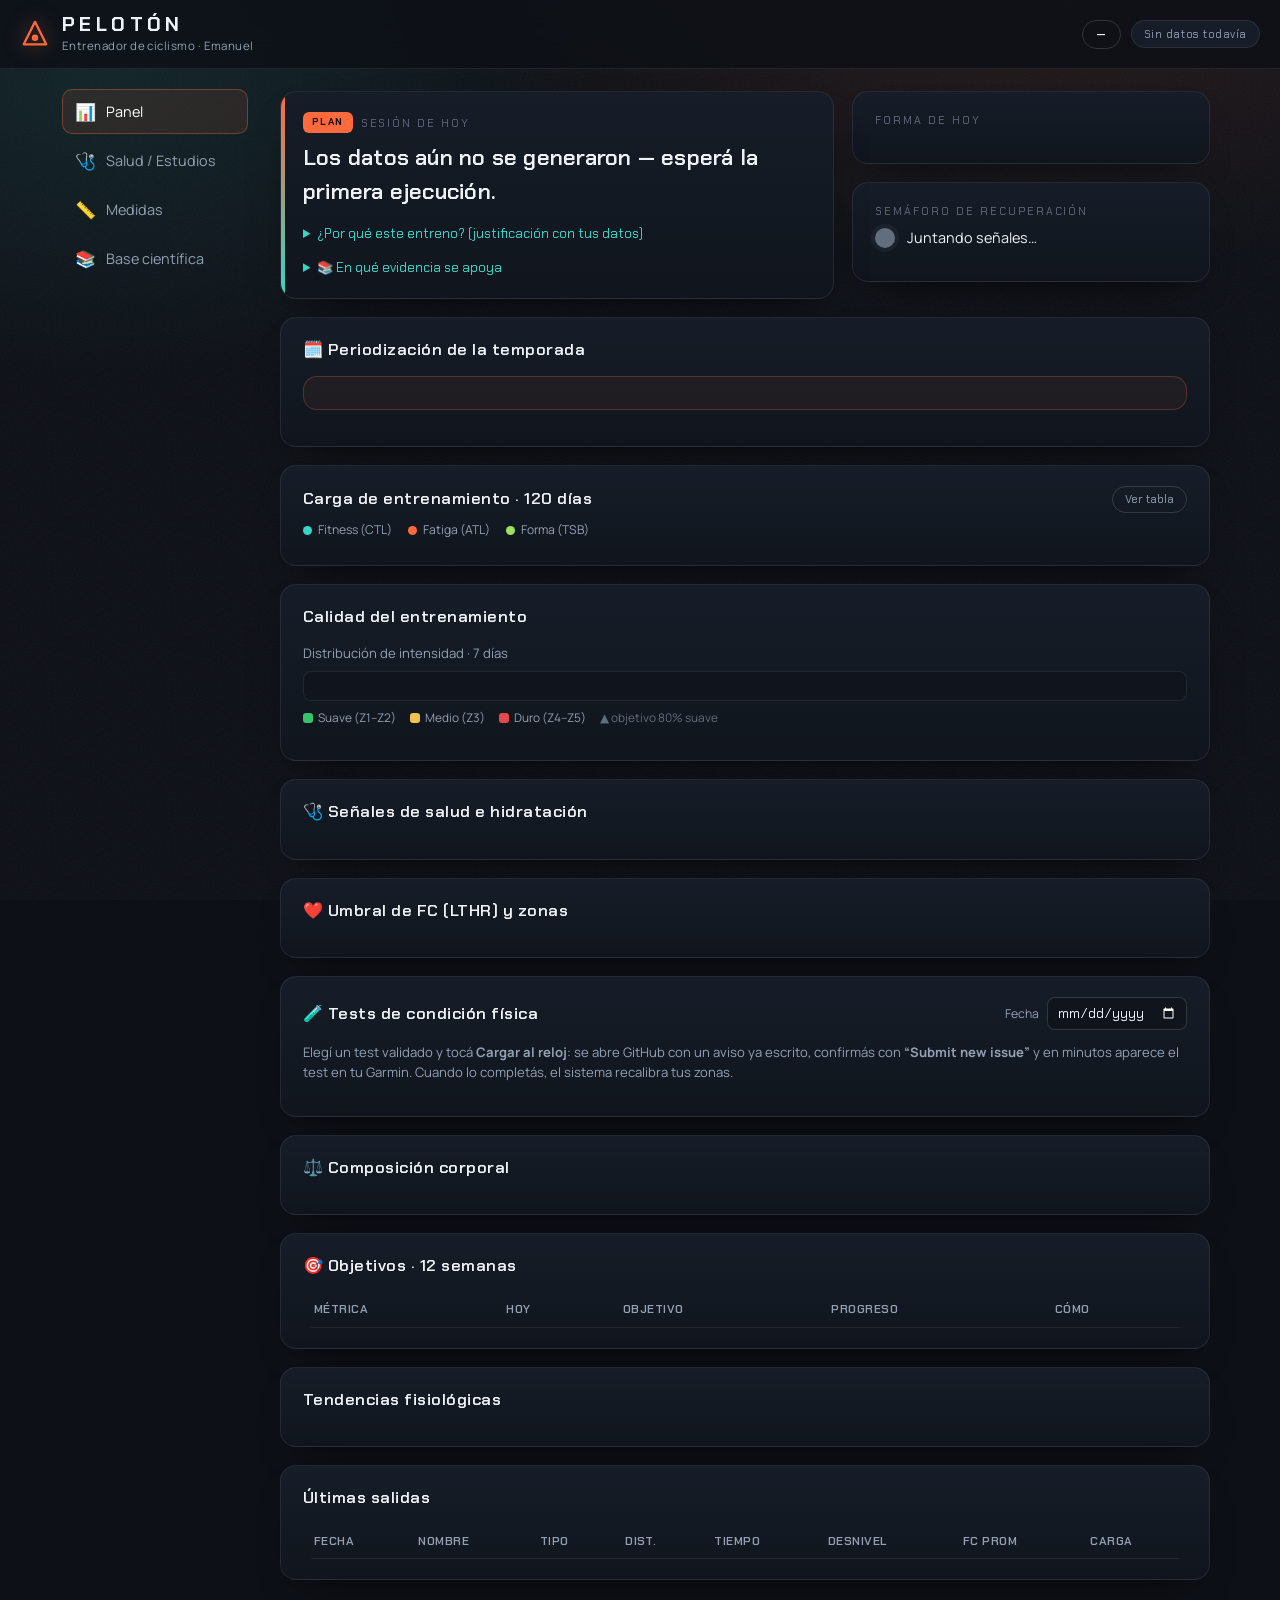
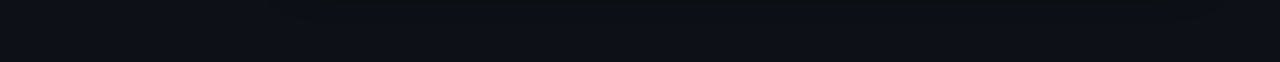
==== commit f80c385c: "App con secciones (sidebar): Panel / Salud-Estudios / Medidas / Base científica - Layout con apartad" ====
--- a/docs/index.html
+++ b/docs/index.html
@@ -8,7 +8,7 @@
   <link rel="preconnect" href="https://fonts.googleapis.com">
   <link rel="preconnect" href="https://fonts.gstatic.com" crossorigin>
   <link href="https://fonts.googleapis.com/css2?family=Chakra+Petch:wght@500;600;700&family=Manrope:wght@400;500;600;700&display=swap" rel="stylesheet">
-  <link rel="stylesheet" href="style.css?v=15">
+  <link rel="stylesheet" href="style.css?v=16">
 </head>
 <body>
   <div class="grain" aria-hidden="true"></div>
@@ -29,168 +29,186 @@
     </div>
   </header>
 
-  <main>
-    <!-- ===================== HERO ===================== -->
-    <section class="hero reveal">
-      <article class="card plan-card" id="plan-card">
-        <div class="card-eyebrow"><span id="plan-kind-tag" class="kind-tag">plan</span> Sesión de hoy</div>
-        <h2 id="plan-title">Plan de hoy</h2>
-        <div id="plan-steps"></div>
-        <div id="plan-extra"></div>
-        <details>
-          <summary>¿Por qué este entreno? (justificación con tus datos)</summary>
-          <ul id="plan-why"></ul>
-        </details>
-        <details id="plan-evidence-wrap">
-          <summary>📚 En qué evidencia se apoya</summary>
-          <div id="plan-evidence"></div>
-        </details>
-      </article>
-
-      <aside class="hero-side">
-        <div class="card gauge-card">
-          <div class="card-eyebrow">Forma de hoy</div>
-          <div id="form-gauge"></div>
-          <p class="gauge-note" id="form-note"></p>
+  <div class="app-shell">
+    <nav class="sidebar" id="sidebar">
+      <button type="button" class="nav-item active" data-view="panel"><span class="nav-ico">📊</span><span class="nav-txt">Panel</span></button>
+      <button type="button" class="nav-item" data-view="salud"><span class="nav-ico">🩺</span><span class="nav-txt">Salud / Estudios</span></button>
+      <button type="button" class="nav-item" data-view="medidas"><span class="nav-ico">📏</span><span class="nav-txt">Medidas</span></button>
+      <button type="button" class="nav-item" data-view="ciencia"><span class="nav-ico">📚</span><span class="nav-txt">Base científica</span></button>
+    </nav>
+
+    <main class="views">
+      <!-- ============================================================ PANEL -->
+      <section class="view" id="view-panel">
+        <section class="hero reveal">
+          <article class="card plan-card" id="plan-card">
+            <div class="card-eyebrow"><span id="plan-kind-tag" class="kind-tag">plan</span> Sesión de hoy</div>
+            <h2 id="plan-title">Plan de hoy</h2>
+            <div id="plan-steps"></div>
+            <div id="plan-extra"></div>
+            <details>
+              <summary>¿Por qué este entreno? (justificación con tus datos)</summary>
+              <ul id="plan-why"></ul>
+            </details>
+            <details id="plan-evidence-wrap">
+              <summary>📚 En qué evidencia se apoya</summary>
+              <div id="plan-evidence"></div>
+            </details>
+          </article>
+
+          <aside class="hero-side">
+            <div class="card gauge-card">
+              <div class="card-eyebrow">Forma de hoy</div>
+              <div id="form-gauge"></div>
+              <p class="gauge-note" id="form-note"></p>
+            </div>
+            <div class="card semaphore-card" id="ot-card">
+              <div class="card-eyebrow">Semáforo de recuperación</div>
+              <div class="semaphore-head">
+                <span class="sem-light" id="ot-light"></span>
+                <p id="ot-summary">Juntando señales…</p>
+              </div>
+              <div id="ot-items" class="ot-items"></div>
+            </div>
+          </aside>
+        </section>
+
+        <section class="metric-strip reveal" id="load-tiles"></section>
+
+        <section class="card reveal" id="periodizacion-card">
+          <h2>🗓️ Periodización de la temporada</h2>
+          <div id="fase-actual" class="fase-actual"></div>
+          <div id="season-map" class="season-map"></div>
+        </section>
+
+        <section class="card reveal">
+          <div class="card-head">
+            <h2>Carga de entrenamiento · 120 días</h2>
+            <button type="button" id="toggle-load-table" class="linklike">Ver tabla</button>
+          </div>
+          <div id="alerts"></div>
+          <div class="legend">
+            <span class="legend-item"><span class="dot dot-ctl"></span>Fitness (CTL)</span>
+            <span class="legend-item"><span class="dot dot-atl"></span>Fatiga (ATL)</span>
+            <span class="legend-item"><span class="dot dot-tsb"></span>Forma (TSB)</span>
+          </div>
+          <div id="load-chart"></div>
+          <div class="table-wrap hidden" id="load-table-wrap">
+            <table>
+              <thead><tr><th>Fecha</th><th>Carga día</th><th>CTL</th><th>ATL</th><th>TSB</th></tr></thead>
+              <tbody id="load-table-body"></tbody>
+            </table>
+          </div>
+        </section>
+
+        <section class="card reveal">
+          <h2>Calidad del entrenamiento</h2>
+          <div class="polar-block">
+            <div class="polar-caption">
+              <span>Distribución de intensidad · 7 días</span>
+              <span id="polar-verdict" class="polar-verdict"></span>
+            </div>
+            <div id="polar-bar" class="polar-bar"></div>
+            <div class="polar-legend">
+              <span><span class="sw sw-low"></span>Suave (Z1–Z2)</span>
+              <span><span class="sw sw-mid"></span>Medio (Z3)</span>
+              <span><span class="sw sw-high"></span>Duro (Z4–Z5)</span>
+              <span class="polar-target">▲ objetivo 80% suave</span>
+            </div>
+          </div>
+          <div id="quality-body"></div>
+        </section>
+
+        <section class="card reveal">
+          <h2>🩺 Señales de salud e hidratación</h2>
+          <div id="health-flags"></div>
+          <ul id="health-suggestions" class="hint-list"></ul>
+        </section>
+
+        <section class="card reveal">
+          <h2>❤️ Umbral de FC (LTHR) y zonas</h2>
+          <div id="lthr-body"></div>
+        </section>
+
+        <section class="card reveal" id="tests-card">
+          <div class="card-head">
+            <h2>🧪 Tests de condición física</h2>
+            <label class="date-pick">Fecha
+              <input type="date" id="test-date">
+            </label>
+          </div>
+          <p class="hint">Elegí un test validado y tocá <b>Cargar al reloj</b>: se abre GitHub con un aviso ya escrito, confirmás con <b>“Submit new issue”</b> y en minutos aparece el test en tu Garmin. Cuando lo completás, el sistema recalibra tus zonas.</p>
+          <div id="tests-grid" class="tests-grid"></div>
+        </section>
+
+        <section class="card reveal" id="composicion-card">
+          <h2>⚖️ Composición corporal</h2>
+          <div id="composicion-body"></div>
+        </section>
+
+        <section class="card reveal">
+          <h2>🎯 Objetivos · 12 semanas</h2>
+          <div class="table-wrap">
+            <table>
+              <thead><tr><th>Métrica</th><th>Hoy</th><th>Objetivo</th><th>Progreso</th><th>Cómo</th></tr></thead>
+              <tbody id="goals-body"></tbody>
+            </table>
+          </div>
+        </section>
+
+        <section class="card reveal">
+          <h2>Tendencias fisiológicas</h2>
+          <div class="tiles" id="trend-tiles"></div>
+        </section>
+
+        <section class="card reveal">
+          <h2>Últimas salidas</h2>
+          <div class="table-wrap">
+            <table>
+              <thead><tr>
+                <th>Fecha</th><th>Nombre</th><th>Tipo</th><th>Dist.</th><th>Tiempo</th>
+                <th>Desnivel</th><th>FC prom</th><th>Carga</th>
+              </tr></thead>
+              <tbody id="rides-body"></tbody>
+            </table>
+          </div>
+        </section>
+
+        <p class="footer-note" id="footer-note"></p>
+      </section>
+
+      <!-- ============================================================ SALUD -->
+      <section class="view" id="view-salud" hidden>
+        <div class="view-head"><h2 class="view-title">🩺 Salud / Estudios</h2></div>
+        <div id="salud-body"></div>
+      </section>
+
+      <!-- ============================================================ MEDIDAS -->
+      <section class="view" id="view-medidas" hidden>
+        <div class="view-head">
+          <h2 class="view-title">📏 Mis medidas</h2>
+          <a id="medidas-add" class="btn-cta" target="_blank" rel="noopener" href="#">➕ Cargar / actualizar medidas</a>
         </div>
-        <div class="card semaphore-card" id="ot-card">
-          <div class="card-eyebrow">Semáforo de recuperación</div>
-          <div class="semaphore-head">
-            <span class="sem-light" id="ot-light"></span>
-            <p id="ot-summary">Juntando señales…</p>
-          </div>
-          <div id="ot-items" class="ot-items"></div>
-        </div>
-      </aside>
-    </section>
-
-    <!-- ===================== KPI STRIP ===================== -->
-    <section class="metric-strip reveal" id="load-tiles"></section>
-
-    <!-- ===================== PERIODIZACIÓN ===================== -->
-    <section class="card reveal" id="periodizacion-card">
-      <h2>🗓️ Periodización de la temporada</h2>
-      <div id="fase-actual" class="fase-actual"></div>
-      <div id="season-map" class="season-map"></div>
-    </section>
-
-    <!-- ===================== LOAD CHART ===================== -->
-    <section class="card reveal">
-      <div class="card-head">
-        <h2>Carga de entrenamiento · 120 días</h2>
-        <button type="button" id="toggle-load-table" class="linklike">Ver tabla</button>
-      </div>
-      <div id="alerts"></div>
-      <div class="legend">
-        <span class="legend-item"><span class="dot dot-ctl"></span>Fitness (CTL)</span>
-        <span class="legend-item"><span class="dot dot-atl"></span>Fatiga (ATL)</span>
-        <span class="legend-item"><span class="dot dot-tsb"></span>Forma (TSB)</span>
-      </div>
-      <div id="load-chart"></div>
-      <div class="table-wrap hidden" id="load-table-wrap">
-        <table>
-          <thead><tr><th>Fecha</th><th>Carga día</th><th>CTL</th><th>ATL</th><th>TSB</th></tr></thead>
-          <tbody id="load-table-body"></tbody>
-        </table>
-      </div>
-    </section>
-
-    <!-- ===================== CALIDAD ===================== -->
-    <section class="card reveal">
-      <h2>Calidad del entrenamiento</h2>
-      <div class="polar-block">
-        <div class="polar-caption">
-          <span>Distribución de intensidad · 7 días</span>
-          <span id="polar-verdict" class="polar-verdict"></span>
-        </div>
-        <div id="polar-bar" class="polar-bar"></div>
-        <div class="polar-legend">
-          <span><span class="sw sw-low"></span>Suave (Z1–Z2)</span>
-          <span><span class="sw sw-mid"></span>Medio (Z3)</span>
-          <span><span class="sw sw-high"></span>Duro (Z4–Z5)</span>
-          <span class="polar-target">▲ objetivo 80% suave</span>
-        </div>
-      </div>
-      <div id="quality-body"></div>
-    </section>
-
-    <!-- ===================== SALUD ===================== -->
-    <section class="card reveal">
-      <h2>🩺 Señales de salud e hidratación</h2>
-      <div id="health-flags"></div>
-      <ul id="health-suggestions" class="hint-list"></ul>
-    </section>
-
-    <!-- ===================== LTHR ===================== -->
-    <section class="card reveal">
-      <h2>❤️ Umbral de FC (LTHR) y zonas</h2>
-      <div id="lthr-body"></div>
-    </section>
-
-    <!-- ===================== TESTS ===================== -->
-    <section class="card reveal" id="tests-card">
-      <div class="card-head">
-        <h2>🧪 Tests de condición física</h2>
-        <label class="date-pick">Fecha
-          <input type="date" id="test-date">
-        </label>
-      </div>
-      <p class="hint">Elegí un test validado y tocá <b>Cargar al reloj</b>: se abre GitHub con un aviso ya escrito, confirmás con <b>“Submit new issue”</b> y en minutos aparece el test en tu Garmin. Cuando lo completás, el sistema recalibra tus zonas.</p>
-      <div id="tests-grid" class="tests-grid"></div>
-    </section>
-
-    <!-- ===================== BASE CIENTÍFICA ===================== -->
-    <section class="card reveal" id="evidence-card">
-      <div class="card-head">
-        <h2>📚 Base científica y metodología</h2>
-        <a class="linklike" target="_blank" rel="noopener"
-           href="https://github.com/emanuellezcanolic-oss/Garmin-Ciclismo-EMa/blob/claude/garmin-cycling-coach-5sfipu/NOTAS_METODOLOGIA.md">
-          Ver notas completas ↗</a>
-      </div>
-      <p class="hint">Cada decisión del plan, los tests y la nutrición se apoyan en estos principios (artículos de Entrenamiento Óptimo + papers de MTB que aportaste). El planificador los consulta en cada actualización.</p>
-      <div id="evidence-body"></div>
-    </section>
-
-    <!-- ===================== COMPOSICIÓN ===================== -->
-    <section class="card reveal" id="composicion-card">
-      <h2>⚖️ Composición corporal</h2>
-      <div id="composicion-body"></div>
-    </section>
-
-    <!-- ===================== OBJETIVOS ===================== -->
-    <section class="card reveal">
-      <h2>🎯 Objetivos · 12 semanas</h2>
-      <div class="table-wrap">
-        <table>
-          <thead><tr><th>Métrica</th><th>Hoy</th><th>Objetivo</th><th>Progreso</th><th>Cómo</th></tr></thead>
-          <tbody id="goals-body"></tbody>
-        </table>
-      </div>
-    </section>
-
-    <!-- ===================== TENDENCIAS ===================== -->
-    <section class="card reveal">
-      <h2>Tendencias fisiológicas</h2>
-      <div class="tiles" id="trend-tiles"></div>
-    </section>
-
-    <!-- ===================== SALIDAS ===================== -->
-    <section class="card reveal">
-      <h2>Últimas salidas</h2>
-      <div class="table-wrap">
-        <table>
-          <thead><tr>
-            <th>Fecha</th><th>Nombre</th><th>Tipo</th><th>Dist.</th><th>Tiempo</th>
-            <th>Desnivel</th><th>FC prom</th><th>Carga</th>
-          </tr></thead>
-          <tbody id="rides-body"></tbody>
-        </table>
-      </div>
-    </section>
-
-    <p class="footer-note" id="footer-note"></p>
-  </main>
-
-  <script src="app.js?v=15"></script>
+        <p class="hint">Tus medidas para comprar ropa, calzado, guantes y casco por internet — cada una con un dibujo de cómo medir. Tocá el botón para cargarlas o actualizarlas.</p>
+        <div id="medidas-body"></div>
+      </section>
+
+      <!-- ============================================================ CIENCIA -->
+      <section class="view" id="view-ciencia" hidden>
+        <section class="card" id="evidence-card">
+          <div class="card-head">
+            <h2>📚 Base científica y metodología</h2>
+            <a class="linklike" target="_blank" rel="noopener"
+               href="https://github.com/emanuellezcanolic-oss/Garmin-Ciclismo-EMa/blob/claude/garmin-cycling-coach-5sfipu/NOTAS_METODOLOGIA.md">
+              Ver notas completas ↗</a>
+          </div>
+          <p class="hint">Cada decisión del plan, los tests y la nutrición se apoyan en estos principios (artículos de Entrenamiento Óptimo + papers de MTB que aportaste). El planificador los consulta en cada actualización.</p>
+          <div id="evidence-body"></div>
+        </section>
+      </section>
+    </main>
+  </div>
+
+  <script src="app.js?v=16"></script>
 </body>
 </html>
--- a/docs/style.css
+++ b/docs/style.css
@@ -397,3 +397,49 @@
 #plan-evidence .ev-item { border-left-color: var(--accent-2); }
 
 .footer-note { color: var(--faint); font-size: 0.76rem; text-align: center; margin-top: 22px; }
+
+/* ============================================================
+   Sidebar / secciones (Panel · Salud · Medidas · Base científica)
+   ============================================================ */
+.app-shell { position: relative; z-index: 1; display: flex; max-width: 1180px; margin: 0 auto; align-items: flex-start; }
+.sidebar { position: sticky; top: 58px; align-self: flex-start; width: 210px; flex: none; display: flex; flex-direction: column; gap: 4px; padding: 20px 12px; }
+.nav-item { display: flex; align-items: center; gap: 10px; width: 100%; text-align: left; background: transparent; border: 1px solid transparent; color: var(--muted); font-family: var(--body); font-size: 0.9rem; padding: 10px 12px; border-radius: 10px; cursor: pointer; transition: background .15s, color .15s; }
+.nav-item:hover { background: rgba(255,255,255,0.03); color: var(--text); }
+.nav-item.active { background: rgba(255,106,61,0.10); color: #fff; border-color: rgba(255,106,61,0.35); }
+.nav-ico { font-size: 1.05rem; }
+
+.views { flex: 1 1 auto; min-width: 0; max-width: none; margin: 0; padding: 22px 20px 60px; }
+.view[hidden] { display: none !important; }
+.view-head { display: flex; align-items: center; justify-content: space-between; gap: 12px; flex-wrap: wrap; margin-bottom: 14px; }
+.view-title { font-family: var(--mono); font-size: 1.15rem; margin: 0; }
+.btn-cta { display: inline-block; background: var(--accent); color: #170a05; text-decoration: none; font-family: var(--mono); font-weight: 600; font-size: 0.8rem; padding: 9px 14px; border-radius: 10px; }
+.btn-cta:hover { filter: brightness(1.08); }
+
+@media (max-width: 780px) {
+  .app-shell { flex-direction: column; }
+  .sidebar { flex-direction: row; width: auto; overflow-x: auto; gap: 6px; padding: 8px 10px; top: 54px; z-index: 15;
+    background: rgba(13,16,22,0.92); backdrop-filter: blur(10px); border-bottom: 1px solid var(--line); }
+  .nav-item { white-space: nowrap; padding: 8px 12px; }
+  .views { padding: 16px 14px 50px; }
+}
+
+/* Salud / Estudios */
+.estudio h2 { margin: 4px 0 6px; }
+.sal-analisis { border-left: 2px solid var(--accent); background: rgba(255,106,61,0.05); border-radius: 8px; padding: 8px 12px; }
+
+/* Medidas */
+.med-group { margin-bottom: 22px; }
+.med-group-title { font-family: var(--mono); font-size: 0.72rem; letter-spacing: 0.16em; text-transform: uppercase; color: var(--accent-2); margin-bottom: 10px; padding-bottom: 5px; border-bottom: 1px solid var(--line); }
+.med-grid { display: grid; grid-template-columns: repeat(auto-fill, minmax(270px, 1fr)); gap: 12px; }
+.med-card { display: flex; gap: 12px; padding: 12px 14px; background: linear-gradient(180deg, var(--panel), var(--bg-2)); border: 1px solid var(--line); border-radius: 14px; }
+.med-diagram { flex: none; width: 74px; height: 74px; display: grid; place-items: center; background: rgba(255,255,255,0.02); border: 1px solid var(--line); border-radius: 10px; }
+.ms-svg { width: 66px; height: 66px; }
+.ms-body { fill: none; stroke: var(--muted); stroke-width: 2.2; stroke-linecap: round; stroke-linejoin: round; }
+.ms-arrow { fill: none; stroke: var(--accent); stroke-width: 2.2; stroke-linecap: round; stroke-linejoin: round; }
+.ms-dash { fill: none; stroke: var(--accent-2); stroke-width: 1.6; stroke-dasharray: 3 3; }
+.med-info { min-width: 0; flex: 1; }
+.med-top { display: flex; justify-content: space-between; gap: 8px; align-items: baseline; }
+.med-label { font-size: 0.86rem; color: var(--text); font-weight: 600; }
+.med-value { font-family: var(--mono); font-weight: 700; color: #fff; white-space: nowrap; }
+.med-guia { font-size: 0.72rem; color: var(--accent-2); margin-top: 3px; }
+.med-how { font-size: 0.75rem; color: var(--muted); margin-top: 6px; }
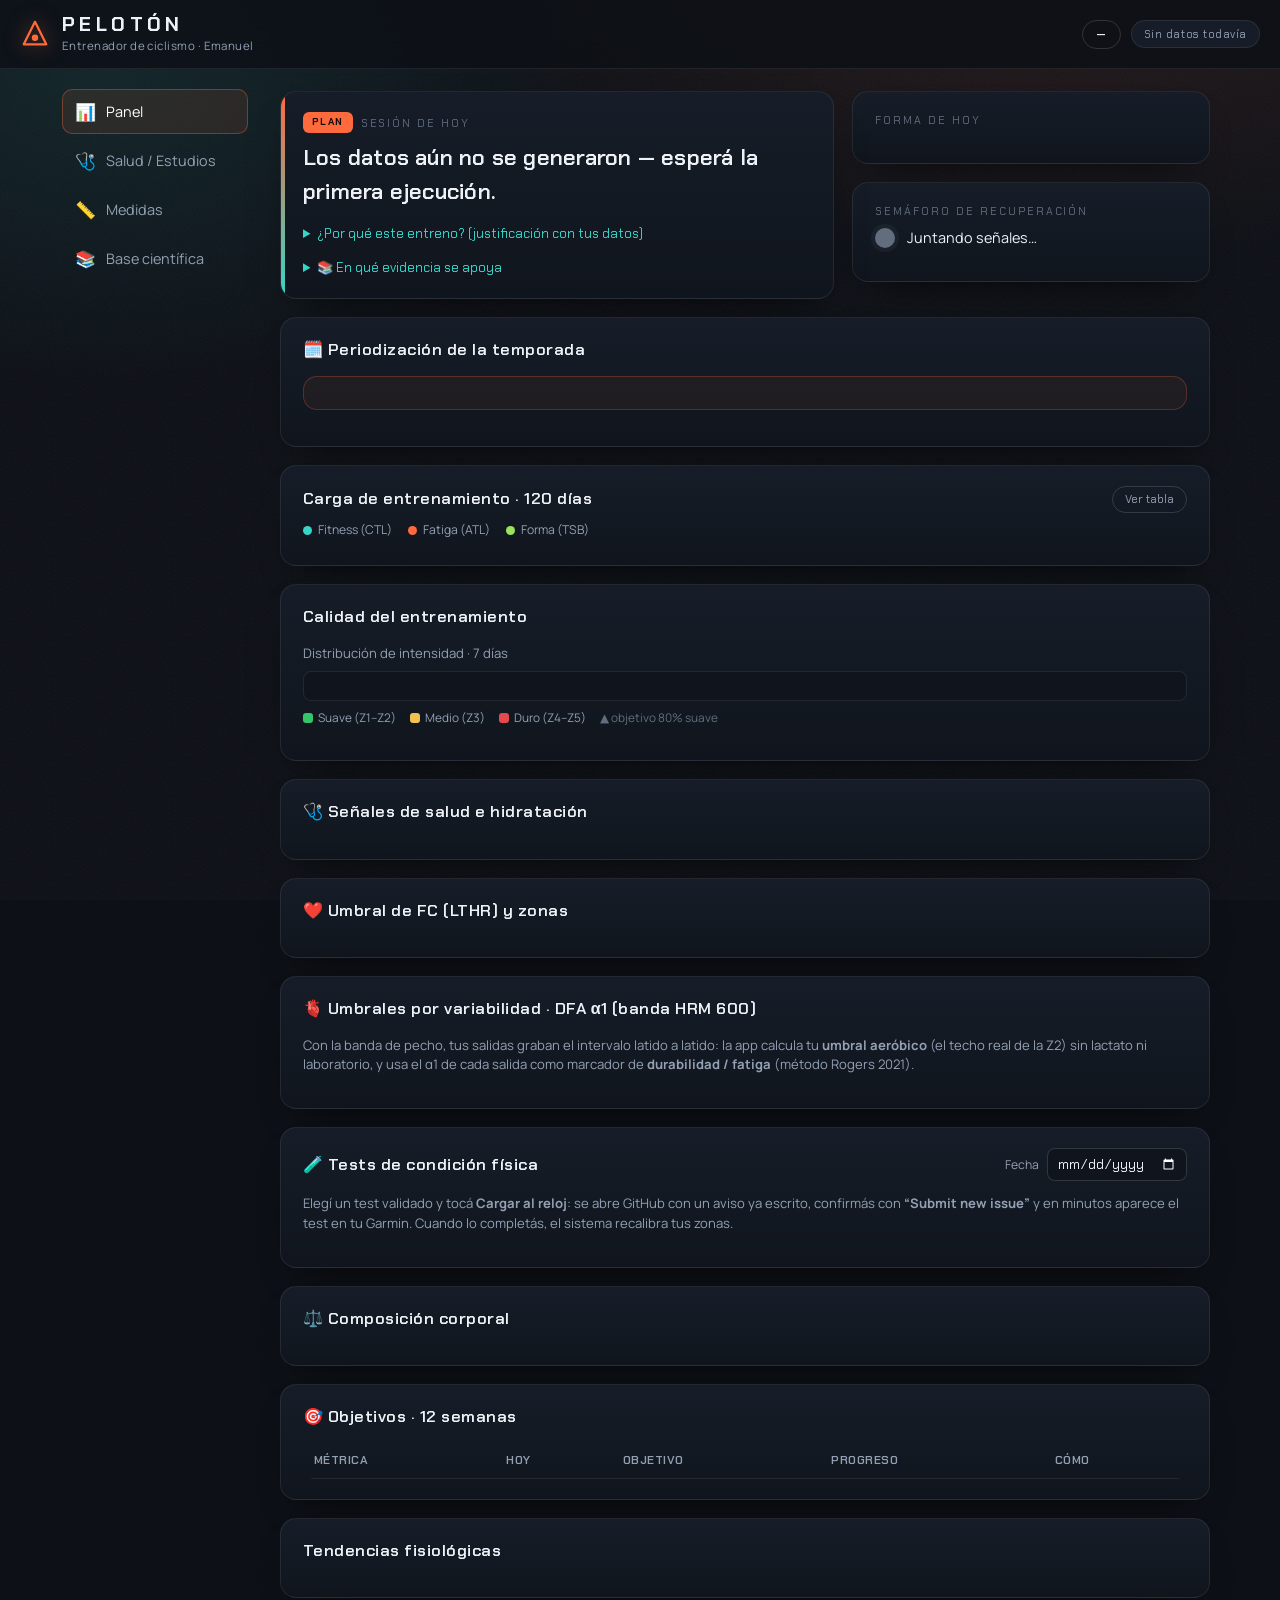
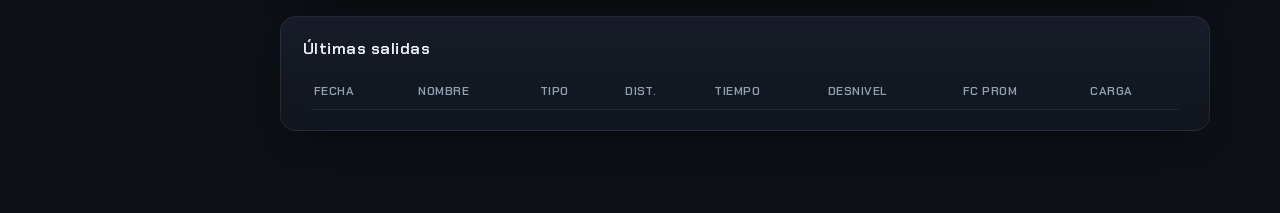
==== commit 56894c5b: "Añade métricas de la banda HRM 600: DFA α1 (umbral aeróbico + durabilidad) y respiración - scripts/d" ====
--- a/docs/index.html
+++ b/docs/index.html
@@ -8,7 +8,7 @@
   <link rel="preconnect" href="https://fonts.googleapis.com">
   <link rel="preconnect" href="https://fonts.gstatic.com" crossorigin>
   <link href="https://fonts.googleapis.com/css2?family=Chakra+Petch:wght@500;600;700&family=Manrope:wght@400;500;600;700&display=swap" rel="stylesheet">
-  <link rel="stylesheet" href="style.css?v=16">
+  <link rel="stylesheet" href="style.css?v=18">
 </head>
 <body>
   <div class="grain" aria-hidden="true"></div>
@@ -130,6 +130,12 @@
           <div id="lthr-body"></div>
         </section>
 
+        <section class="card reveal" id="dfa-card">
+          <h2>🫀 Umbrales por variabilidad · DFA α1 (banda HRM 600)</h2>
+          <p class="hint">Con la banda de pecho, tus salidas graban el intervalo latido a latido: la app calcula tu <b>umbral aeróbico</b> (el techo real de la Z2) sin lactato ni laboratorio, y usa el α1 de cada salida como marcador de <b>durabilidad / fatiga</b> (método Rogers 2021).</p>
+          <div id="dfa-body"></div>
+        </section>
+
         <section class="card reveal" id="tests-card">
           <div class="card-head">
             <h2>🧪 Tests de condición física</h2>
@@ -187,9 +193,8 @@
       <section class="view" id="view-medidas" hidden>
         <div class="view-head">
           <h2 class="view-title">📏 Mis medidas</h2>
-          <a id="medidas-add" class="btn-cta" target="_blank" rel="noopener" href="#">➕ Cargar / actualizar medidas</a>
         </div>
-        <p class="hint">Tus medidas para comprar ropa, calzado, guantes y casco por internet — cada una con un dibujo de cómo medir. Tocá el botón para cargarlas o actualizarlas.</p>
+        <p class="hint">Tus medidas para comprar ropa, calzado, guantes y casco por internet — cada una con un dibujo de cómo medir. Escribí el valor en el casillero y se guarda solo en este dispositivo. 💾</p>
         <div id="medidas-body"></div>
       </section>
 
@@ -209,6 +214,6 @@
     </main>
   </div>
 
-  <script src="app.js?v=16"></script>
+  <script src="app.js?v=18"></script>
 </body>
 </html>
--- a/docs/style.css
+++ b/docs/style.css
@@ -339,6 +339,8 @@
 .rm-label { font-size: 0.68rem; color: var(--muted); white-space: normal; }
 .rm-value { font-family: var(--mono); font-weight: 700; font-size: 1.05rem; color: #fff; white-space: normal; }
 .rm-sub { font-size: 0.64rem; color: var(--faint); white-space: normal; }
+.dfa-trend { margin-top: 16px; }
+.dfa-spark { width: 100%; max-width: 320px; height: auto; display: block; margin: 6px 0 4px; }
 .rd-block { margin-top: 14px; }
 .rd-title { font-family: var(--mono); font-size: 0.72rem; letter-spacing: 0.08em; text-transform: uppercase; color: var(--faint); margin-bottom: 7px; }
 .zone-bar { display: flex; height: 26px; border-radius: 8px; overflow: hidden; border: 1px solid var(--line); background: var(--bg-2); }
@@ -443,3 +445,11 @@
 .med-value { font-family: var(--mono); font-weight: 700; color: #fff; white-space: nowrap; }
 .med-guia { font-size: 0.72rem; color: var(--accent-2); margin-top: 3px; }
 .med-how { font-size: 0.75rem; color: var(--muted); margin-top: 6px; }
+
+/* Medidas — carga directa en la app */
+.med-field { display: inline-flex; align-items: baseline; gap: 4px; }
+.med-input { width: 62px; background: var(--bg-2); color: #fff; border: 1px solid var(--line-2); border-radius: 8px; padding: 4px 7px; font-family: var(--mono); font-weight: 700; font-size: 0.95rem; text-align: right; }
+.med-input:focus { outline: none; border-color: var(--accent); }
+.med-input::-webkit-outer-spin-button, .med-input::-webkit-inner-spin-button { -webkit-appearance: none; margin: 0; }
+.med-unit { font-size: 0.72rem; color: var(--muted); }
+.med-ok { display: block; font-family: var(--mono); font-size: 0.62rem; color: var(--green); height: 0.7rem; margin-top: 2px; text-align: right; }
